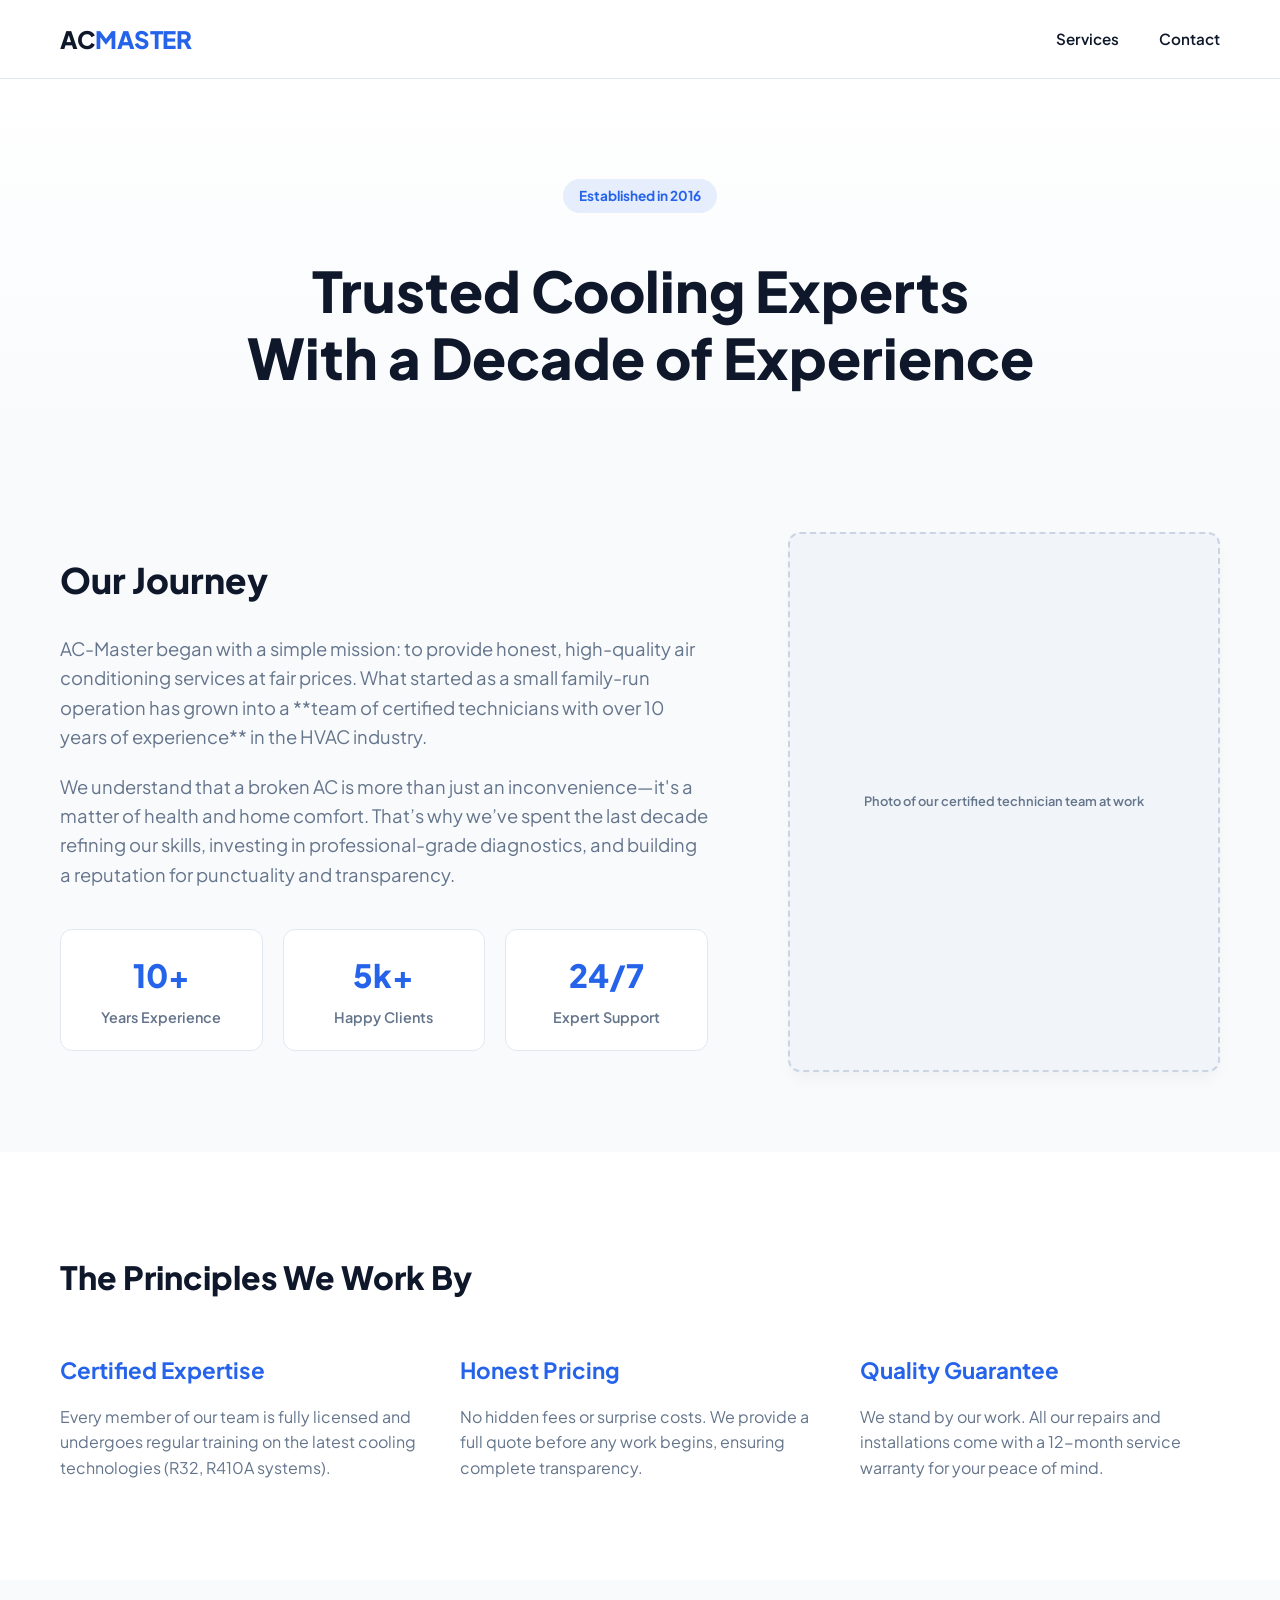
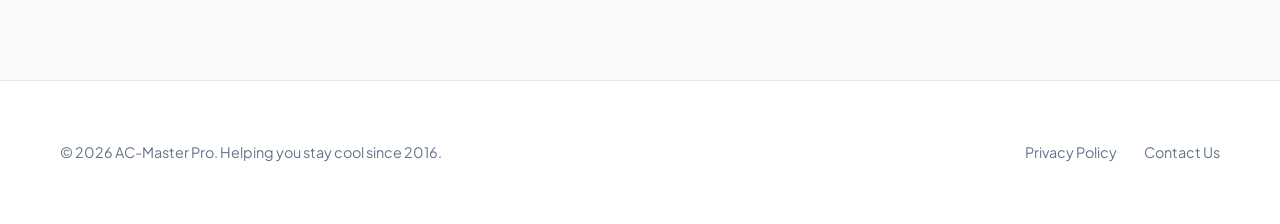
==== about.html @ 59e0a7fc "Initial commit" ====
<!DOCTYPE html>
<html lang="en">
<head>
    <meta charset="UTF-8">
    <meta name="viewport" content="width=device-width, initial-scale=1.0">
    <title>About Us | AC-Master Professional Cooling Services</title>
    <meta name="description" content="Learn about AC-Master's journey. We are a team of certified HVAC technicians with over 10 years of experience in AC repair and maintenance.">

    <link rel="preconnect" href="https://fonts.googleapis.com">
    <link rel="preconnect" href="https://fonts.gstatic.com" crossorigin>
    <link href="https://fonts.googleapis.com/css2?family=Plus+Jakarta+Sans:wght@400;600;700;800&display=swap" rel="stylesheet">
    <link rel="stylesheet" href="style.css">
</head>
<body>

<header class="header">
    <div class="container header__wrapper">
        <a href="index.html" class="logo">AC<span>MASTER</span></a>
        <nav class="nav">
            <ul class="nav__list">
                <li><a href="index.html#services" class="nav__link">Services</a></li>
                <li><a href="contact.html" class="nav__link">Contact</a></li>
            </ul>
        </nav>
    </div>
</header>

<main>
    <section class="page-header">
        <div class="container">
            <span class="hero__badge">Established in 2016</span>
            <h1 class="page-title">Trusted Cooling Experts <br>With a Decade of Experience</h1>
        </div>
    </section>

    <section class="about-content">
        <div class="container about-grid">
            <div class="about-text">
                <h2>Our Journey</h2>
                <p>AC-Master began with a simple mission: to provide honest, high-quality air conditioning services at fair prices. What started as a small family-run operation has grown into a **team of certified technicians with over 10 years of experience** in the HVAC industry.</p>

                <p>We understand that a broken AC is more than just an inconvenience—it's a matter of health and home comfort. That’s why we’ve spent the last decade refining our skills, investing in professional-grade diagnostics, and building a reputation for punctuality and transparency.</p>

                <div class="stats-grid">
                    <div class="stat-card">
                        <span class="stat-number">10+</span>
                        <p>Years Experience</p>
                    </div>
                    <div class="stat-card">
                        <span class="stat-number">5k+</span>
                        <p>Happy Clients</p>
                    </div>
                    <div class="stat-card">
                        <span class="stat-number">24/7</span>
                        <p>Expert Support</p>
                    </div>
                </div>
            </div>

            <div class="about-visual">
                <div class="img-placeholder img-placeholder--about-page">
                    <span>Photo of our certified technician team at work</span>
                </div>
            </div>
        </div>
    </section>

    <section class="values-section">
        <div class="container">
            <h2 class="section-title">The Principles We Work By</h2>
            <div class="values-grid">
                <div class="value-item">
                    <h3>Certified Expertise</h3>
                    <p>Every member of our team is fully licensed and undergoes regular training on the latest cooling technologies (R32, R410A systems).</p>
                </div>
                <div class="value-item">
                    <h3>Honest Pricing</h3>
                    <p>No hidden fees or surprise costs. We provide a full quote before any work begins, ensuring complete transparency.</p>
                </div>
                <div class="value-item">
                    <h3>Quality Guarantee</h3>
                    <p>We stand by our work. All our repairs and installations come with a 12-month service warranty for your peace of mind.</p>
                </div>
            </div>
        </div>
    </section>
</main>

<footer class="footer">
    <div class="container footer__wrapper">
        <p>&copy; 2026 AC-Master Pro. Helping you stay cool since 2016.</p>
        <nav class="footer__links">
            <a href="privacy.html">Privacy Policy</a>
            <a href="contact.html">Contact Us</a>
        </nav>
    </div>
</footer>

</body>
</html>
---- style.css ----
* {
  margin: 0;
  padding: 0;
  box-sizing: border-box;
}

html {
  scroll-behavior: smooth;
}

body {
  font-family: "Plus Jakarta Sans", sans-serif;
  background-color: #f8fafc;
  color: #0f172a;
  line-height: 1.6;
}

.container {
  max-width: 1200px;
  margin: 0 auto;
  padding: 0 20px;
}

.header {
  background: rgba(255, 255, 255, 0.9);
  backdrop-filter: blur(10px);
  padding: 1.25rem 0;
  position: sticky;
  top: 0;
  z-index: 1000;
  border-bottom: 1px solid #e2e8f0;
}
.header__wrapper {
  display: flex;
  justify-content: space-between;
  align-items: center;
}

.logo {
  font-size: 1.5rem;
  font-weight: 800;
  text-decoration: none;
  color: #0f172a;
  letter-spacing: -0.5px;
}
.logo span {
  color: #2563eb;
}

.nav__list {
  display: flex;
  list-style: none;
  gap: 2.5rem;
}
.nav__link {
  text-decoration: none;
  color: #0f172a;
  font-weight: 600;
  font-size: 0.95rem;
  transition: all 0.3s cubic-bezier(0.4, 0, 0.2, 1);
}
.nav__link:hover {
  color: #2563eb;
}
@media (max-width: 992px) {
  .nav {
    display: none;
  }
}

.hero {
  padding: 80px 0;
  background: linear-gradient(180deg, #ffffff 0%, #f8fafc 100%);
}
.hero__grid {
  display: grid;
  grid-template-columns: 1fr 1fr;
  gap: 60px;
  align-items: center;
}
@media (max-width: 992px) {
  .hero__grid {
    grid-template-columns: 1fr;
    gap: 40px;
    text-align: center;
  }
}
.hero__badge {
  display: inline-block;
  color: #2563eb;
  background: rgba(37, 99, 235, 0.1);
  padding: 6px 16px;
  border-radius: 50px;
  font-weight: 700;
  font-size: 0.85rem;
  margin-bottom: 1.5rem;
}
.hero__title {
  font-size: clamp(2.5rem, 5vw, 4rem);
  line-height: 1.1;
  margin-bottom: 1.5rem;
  font-weight: 800;
}
.hero__desc {
  font-size: 1.25rem;
  color: #64748b;
  margin-bottom: 2rem;
  max-width: 540px;
}
@media (max-width: 992px) {
  .hero__desc {
    margin: 0 auto 2rem;
  }
}

.main-grid {
  display: grid;
  grid-template-columns: 1fr 340px;
  gap: 50px;
  margin: 60px auto;
}
@media (max-width: 992px) {
  .main-grid {
    grid-template-columns: 1fr;
  }
}

.section-title {
  font-size: 2rem;
  margin-bottom: 2rem;
  font-weight: 800;
}

.services__list {
  display: grid;
  gap: 30px;
}

.service-item {
  background: #ffffff;
  padding: 35px;
  border-radius: 12px;
  border: 1px solid #e2e8f0;
  transition: all 0.3s cubic-bezier(0.4, 0, 0.2, 1);
}
.service-item:hover {
  border-color: #2563eb;
  transform: translateY(-5px);
  box-shadow: 0 10px 15px -3px rgba(0, 0, 0, 0.04);
}
.service-item h3 {
  font-size: 1.5rem;
  margin-bottom: 12px;
  font-weight: 700;
}
.service-item p {
  color: #64748b;
}

.content-article {
  margin-top: 60px;
  background: #ffffff;
  padding: 40px;
  border-radius: 12px;
  border: 1px solid #e2e8f0;
}
.content-article h2 {
  margin-bottom: 20px;
  font-weight: 800;
}
.content-article p {
  font-size: 1.1rem;
  color: #64748b;
  margin-bottom: 15px;
}

.about-section {
  margin-top: 60px;
}
.about-section .about-grid {
  display: grid;
  grid-template-columns: 320px 1fr;
  gap: 40px;
  align-items: center;
  background: #ffffff;
  padding: 30px;
  border-radius: 12px;
  border: 1px solid #e2e8f0;
}
@media (max-width: 992px) {
  .about-section .about-grid {
    grid-template-columns: 1fr;
  }
}

.img-placeholder {
  background-color: #f1f5f9;
  border-radius: 12px;
  display: flex;
  align-items: center;
  justify-content: center;
  color: #64748b;
  font-size: 0.8rem;
  font-weight: 600;
  text-align: center;
  border: 2px dashed #cbd5e1;
  overflow: hidden;
}
.img-placeholder--hero {
  width: 100%;
  aspect-ratio: 16/11;
}
.img-placeholder--service {
  width: 100%;
  aspect-ratio: 16/9;
  margin-bottom: 25px;
  border-style: solid;
}
.img-placeholder--about {
  width: 100%;
  aspect-ratio: 1/1;
}
@media (max-width: 992px) {
  .img-placeholder--about {
    aspect-ratio: 16/9;
  }
}

.sidebar__card {
  background: #ffffff;
  padding: 30px;
  border-radius: 12px;
  box-shadow: 0 10px 15px -3px rgba(0, 0, 0, 0.04);
  border: 1px solid #e2e8f0;
  position: sticky;
  top: 100px;
}
.sidebar__card h3 {
  font-size: 1.4rem;
  margin-bottom: 10px;
  font-weight: 800;
}
.sidebar__card p {
  font-size: 0.9rem;
  color: #64748b;
  margin-bottom: 25px;
}

.form__input {
  width: 100%;
  padding: 14px 18px;
  border: 1px solid #e2e8f0;
  border-radius: 8px;
  margin-bottom: 15px;
  font-family: inherit;
  font-size: 1rem;
  background: #f8fafc;
  transition: all 0.3s cubic-bezier(0.4, 0, 0.2, 1);
}
.form__input:focus {
  outline: none;
  border-color: #2563eb;
  background: #ffffff;
  box-shadow: 0 0 0 4px rgba(37, 99, 235, 0.1);
}

.btn {
  display: inline-block;
  padding: 16px 32px;
  border-radius: 10px;
  font-weight: 700;
  text-decoration: none;
  cursor: pointer;
  transition: all 0.3s cubic-bezier(0.4, 0, 0.2, 1);
  border: none;
  font-size: 1rem;
}
.btn--primary {
  background: #2563eb;
  color: #ffffff;
}
.btn--primary:hover {
  background: #1d4ed8;
}
.btn--outline {
  border: 2px solid #2563eb;
  color: #2563eb;
  background: transparent;
}
.btn--outline:hover {
  background: rgba(37, 99, 235, 0.05);
}
.btn--submit {
  width: 100%;
  background: #059669;
  color: #ffffff;
}
.btn--submit:hover {
  background: #047857;
}

@media (max-width: 992px) {
  .hero__btns {
    display: flex;
    flex-direction: column;
    gap: 10px;
  }
  .hero__btns .btn--outline {
    margin: 0;
  }
}
.footer {
  padding: 60px 0;
  background: #ffffff;
  border-top: 1px solid #e2e8f0;
  margin-top: 100px;
}
.footer__wrapper {
  display: flex;
  justify-content: space-between;
  align-items: center;
  color: #64748b;
  font-size: 0.9rem;
}
@media (max-width: 576px) {
  .footer__wrapper {
    flex-direction: column;
    gap: 20px;
    text-align: center;
  }
}
.footer__links a {
  color: #64748b;
  text-decoration: none;
  margin-left: 25px;
  transition: all 0.3s cubic-bezier(0.4, 0, 0.2, 1);
}
.footer__links a:hover {
  color: #2563eb;
}
@media (max-width: 576px) {
  .footer__links a {
    margin: 0 10px;
  }
}

.burger {
  display: none;
  flex-direction: column;
  gap: 6px;
  background: none;
  border: none;
  cursor: pointer;
}
.burger span {
  width: 28px;
  height: 3px;
  background: #0f172a;
  border-radius: 2px;
}
@media (max-width: 992px) {
  .burger {
    display: flex;
  }
}

.page-content {
  padding: 60px 20px;
  max-width: 800px;
}
.page-content h1 {
  margin-bottom: 30px;
  font-size: 2.5rem;
}
.page-content h2 {
  margin: 25px 0 15px;
  color: #2563eb;
}
.page-content section {
  margin-bottom: 40px;
}

.about-hero {
  text-align: center;
  padding: 80px 0;
  max-width: 700px;
  margin: 0 auto;
}

.contact-grid {
  display: grid;
  grid-template-columns: 1fr 1fr;
  gap: 60px;
  margin-bottom: 80px;
}
@media (max-width: 992px) {
  .contact-grid {
    grid-template-columns: 1fr;
  }
}

.map-placeholder {
  width: 100%;
  height: 300px;
  background: #e2e8f0;
  margin-top: 20px;
  border-radius: 12px;
  display: flex;
  align-items: center;
  justify-content: center;
  border: 1px solid #e2e8f0;
  color: #64748b;
}

.contact-form {
  background: #ffffff;
  padding: 40px;
  border-radius: 12px;
  box-shadow: 0 10px 15px -3px rgba(0, 0, 0, 0.04);
}

.blog-page {
  padding: 60px 20px;
}

.blog-header {
  text-align: center;
  margin-bottom: 60px;
  max-width: 800px;
  margin-left: auto;
  margin-right: auto;
}

.blog-grid {
  display: grid;
  grid-template-columns: 1fr;
  gap: 60px;
  max-width: 850px;
  margin: 0 auto;
}

.blog-card {
  background: #ffffff;
  padding: 40px;
  border-radius: 12px;
  border: 1px solid #e2e8f0;
  transition: all 0.3s cubic-bezier(0.4, 0, 0.2, 1);
}
.blog-card:hover {
  box-shadow: 0 10px 15px -3px rgba(0, 0, 0, 0.04);
}
.blog-card__meta {
  font-size: 0.85rem;
  color: #2563eb;
  font-weight: 700;
  text-transform: uppercase;
  margin-bottom: 10px;
}
.blog-card__title {
  font-size: 2rem;
  margin-bottom: 20px;
  line-height: 1.2;
}
.blog-card__excerpt {
  font-size: 1.1rem;
  color: #64748b;
  margin-bottom: 20px;
  font-style: italic;
}
.blog-card__content p, .blog-card__content ul {
  margin-bottom: 15px;
  color: #0f172a;
}
.blog-card__content li {
  margin-bottom: 8px;
  margin-left: 20px;
}

.blog-cta {
  max-width: 850px;
  margin: 60px auto 0;
}

.page-header {
  padding: 100px 0 60px;
  text-align: center;
  background: linear-gradient(180deg, #fff 0%, #f8fafc 100%);
}
.page-header .page-title {
  font-size: clamp(2rem, 5vw, 3.5rem);
  font-weight: 800;
  line-height: 1.2;
  margin-top: 20px;
}

.about-content {
  padding: 80px 0;
}
.about-content .about-grid {
  display: grid;
  grid-template-columns: 1.2fr 0.8fr;
  gap: 80px;
  align-items: center;
}
@media (max-width: 992px) {
  .about-content .about-grid {
    grid-template-columns: 1fr;
    gap: 40px;
  }
}
.about-content h2 {
  font-size: 2.2rem;
  margin-bottom: 25px;
  font-weight: 800;
}
.about-content p {
  font-size: 1.15rem;
  color: #64748b;
  margin-bottom: 20px;
}
.about-content p strong {
  color: #0f172a;
}

.stats-grid {
  display: grid;
  grid-template-columns: repeat(3, 1fr);
  gap: 20px;
  margin-top: 40px;
}
.stats-grid .stat-card {
  padding: 20px;
  background: #ffffff;
  border-radius: 12px;
  border: 1px solid #e2e8f0;
  text-align: center;
}
.stats-grid .stat-card .stat-number {
  display: block;
  font-size: 2rem;
  font-weight: 800;
  color: #2563eb;
  margin-bottom: 5px;
}
.stats-grid .stat-card p {
  font-size: 0.9rem;
  margin: 0;
  font-weight: 600;
}

.img-placeholder--about-page {
  width: 100%;
  aspect-ratio: 4/5;
  border-radius: 12px;
  box-shadow: 0 10px 15px -3px rgba(0, 0, 0, 0.04);
}

.values-section {
  padding: 100px 0;
  background: #ffffff;
}
.values-section .values-grid {
  display: grid;
  grid-template-columns: repeat(auto-fit, minmax(300px, 1fr));
  gap: 40px;
  margin-top: 50px;
}
.values-section .value-item h3 {
  font-size: 1.4rem;
  margin-bottom: 15px;
  color: #2563eb;
  font-weight: 700;
}
.values-section .value-item p {
  color: #64748b;
}

/*# sourceMappingURL=style.css.map */
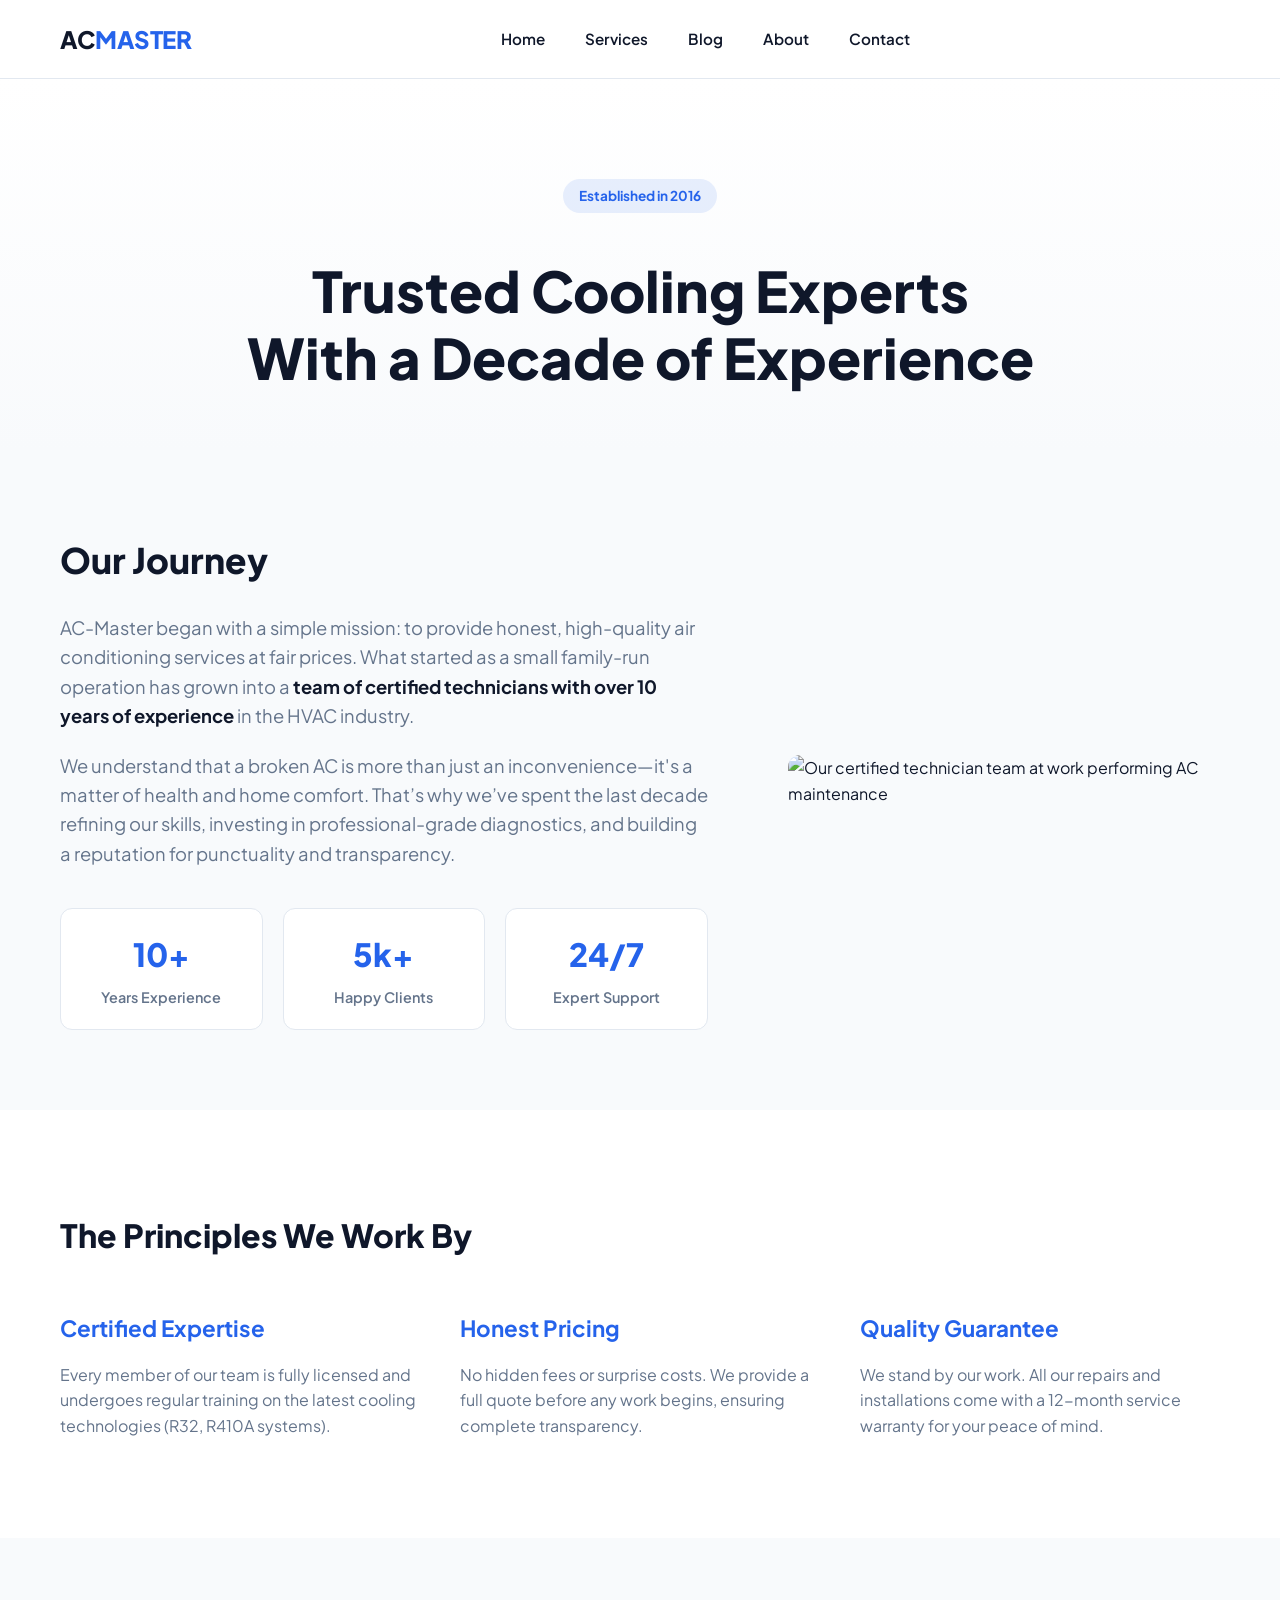
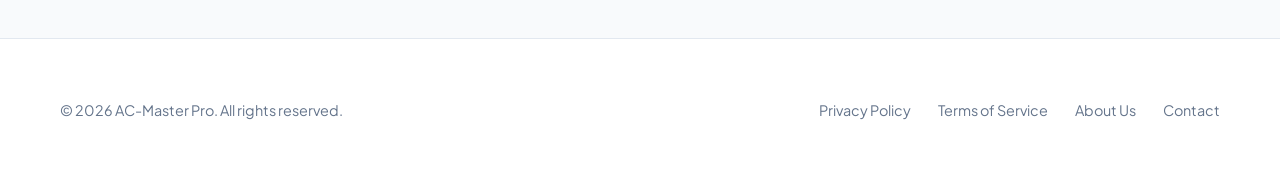
==== commit ce8226d6: "add more content add pictures add blog publishes made refactoring" ====
--- a/about.html
+++ b/about.html
@@ -4,7 +4,21 @@
     <meta charset="UTF-8">
     <meta name="viewport" content="width=device-width, initial-scale=1.0">
     <title>About Us | AC-Master Professional Cooling Services</title>
-    <meta name="description" content="Learn about AC-Master's journey. We are a team of certified HVAC technicians with over 10 years of experience in AC repair and maintenance.">
+    <meta name="description" content="Learn about AC-Master's journey. We are a team of certified HVAC technicians with over 10 years of experience in AC repair and maintenance in your location.">
+
+    <link rel="canonical" href="https://yourdomain.com/about.html">
+
+    <meta property="og:title" content="About Us | AC-Master Professional Cooling Services">
+    <meta property="og:description" content="Learn about AC-Master's journey. Over 10 years of experience in AC repair and maintenance.">
+    <meta property="og:image" content="https://yourdomain.com/images/og-about.jpg">
+    <meta property="og:url" content="https://yourdomain.com/about.html">
+    <meta property="og:type" content="website">
+
+    <link rel="icon" type="image/png" sizes="32x32" href="/favicon-32x32.png">
+    <link rel="icon" type="image/png" sizes="16x16" href="/favicon-16x16.png">
+    <link rel="apple-touch-icon" sizes="180x180" href="/apple-touch-icon.png">
+
+    <script id="cookieyes" type="text/javascript" src="https://cdn-cookieyes.com/client_data/c5f47b84bbcfadae6e3371cef958d4ff/script.js"></script>
 
     <link rel="preconnect" href="https://fonts.googleapis.com">
     <link rel="preconnect" href="https://fonts.gstatic.com" crossorigin>
@@ -18,10 +32,18 @@
         <a href="index.html" class="logo">AC<span>MASTER</span></a>
         <nav class="nav">
             <ul class="nav__list">
+                <li><a href="index.html" class="nav__link">Home</a></li>
                 <li><a href="index.html#services" class="nav__link">Services</a></li>
-                <li><a href="contact.html" class="nav__link">Contact</a></li>
+                <li><a href="blog.html" class="nav__link">Blog</a></li>
+                <li><a href="about.html" class="nav__link">About</a></li>
+                <li><a href="quote.html" class="nav__link">Contact</a></li>
             </ul>
         </nav>
+        <div class="header__actions">
+            <button class="burger" id="js-burger" aria-label="Toggle Menu">
+                <span></span><span></span><span></span>
+            </button>
+        </div>
     </div>
 </header>
 
@@ -37,7 +59,7 @@
         <div class="container about-grid">
             <div class="about-text">
                 <h2>Our Journey</h2>
-                <p>AC-Master began with a simple mission: to provide honest, high-quality air conditioning services at fair prices. What started as a small family-run operation has grown into a **team of certified technicians with over 10 years of experience** in the HVAC industry.</p>
+                <p>AC-Master began with a simple mission: to provide honest, high-quality air conditioning services at fair prices. What started as a small family-run operation has grown into a <strong>team of certified technicians with over 10 years of experience</strong> in the HVAC industry.</p>
 
                 <p>We understand that a broken AC is more than just an inconvenience—it's a matter of health and home comfort. That’s why we’ve spent the last decade refining our skills, investing in professional-grade diagnostics, and building a reputation for punctuality and transparency.</p>
 
@@ -58,9 +80,11 @@
             </div>
 
             <div class="about-visual">
-                <div class="img-placeholder img-placeholder--about-page">
-                    <span>Photo of our certified technician team at work</span>
-                </div>
+                <img src="public/Our%20certified%20technician%20team%20at%20work%20performing%20AC%20maintenance.jpg"
+                     alt="Our certified technician team at work performing AC maintenance"
+                     width="600" height="400"
+                     style="width: 100%; height: auto; border-radius: 12px; object-fit: cover;"
+                     loading="lazy">
             </div>
         </div>
     </section>
@@ -88,13 +112,16 @@
 
 <footer class="footer">
     <div class="container footer__wrapper">
-        <p>&copy; 2026 AC-Master Pro. Helping you stay cool since 2016.</p>
+        <p>&copy; 2026 AC-Master Pro. All rights reserved.</p>
         <nav class="footer__links">
             <a href="privacy.html">Privacy Policy</a>
-            <a href="contact.html">Contact Us</a>
+            <a href="terms.html">Terms of Service</a>
+            <a href="about.html">About Us</a>
+            <a href="quote.html">Contact</a>
         </nav>
     </div>
 </footer>
 
+<script src="index.js"></script>
 </body>
 </html>
